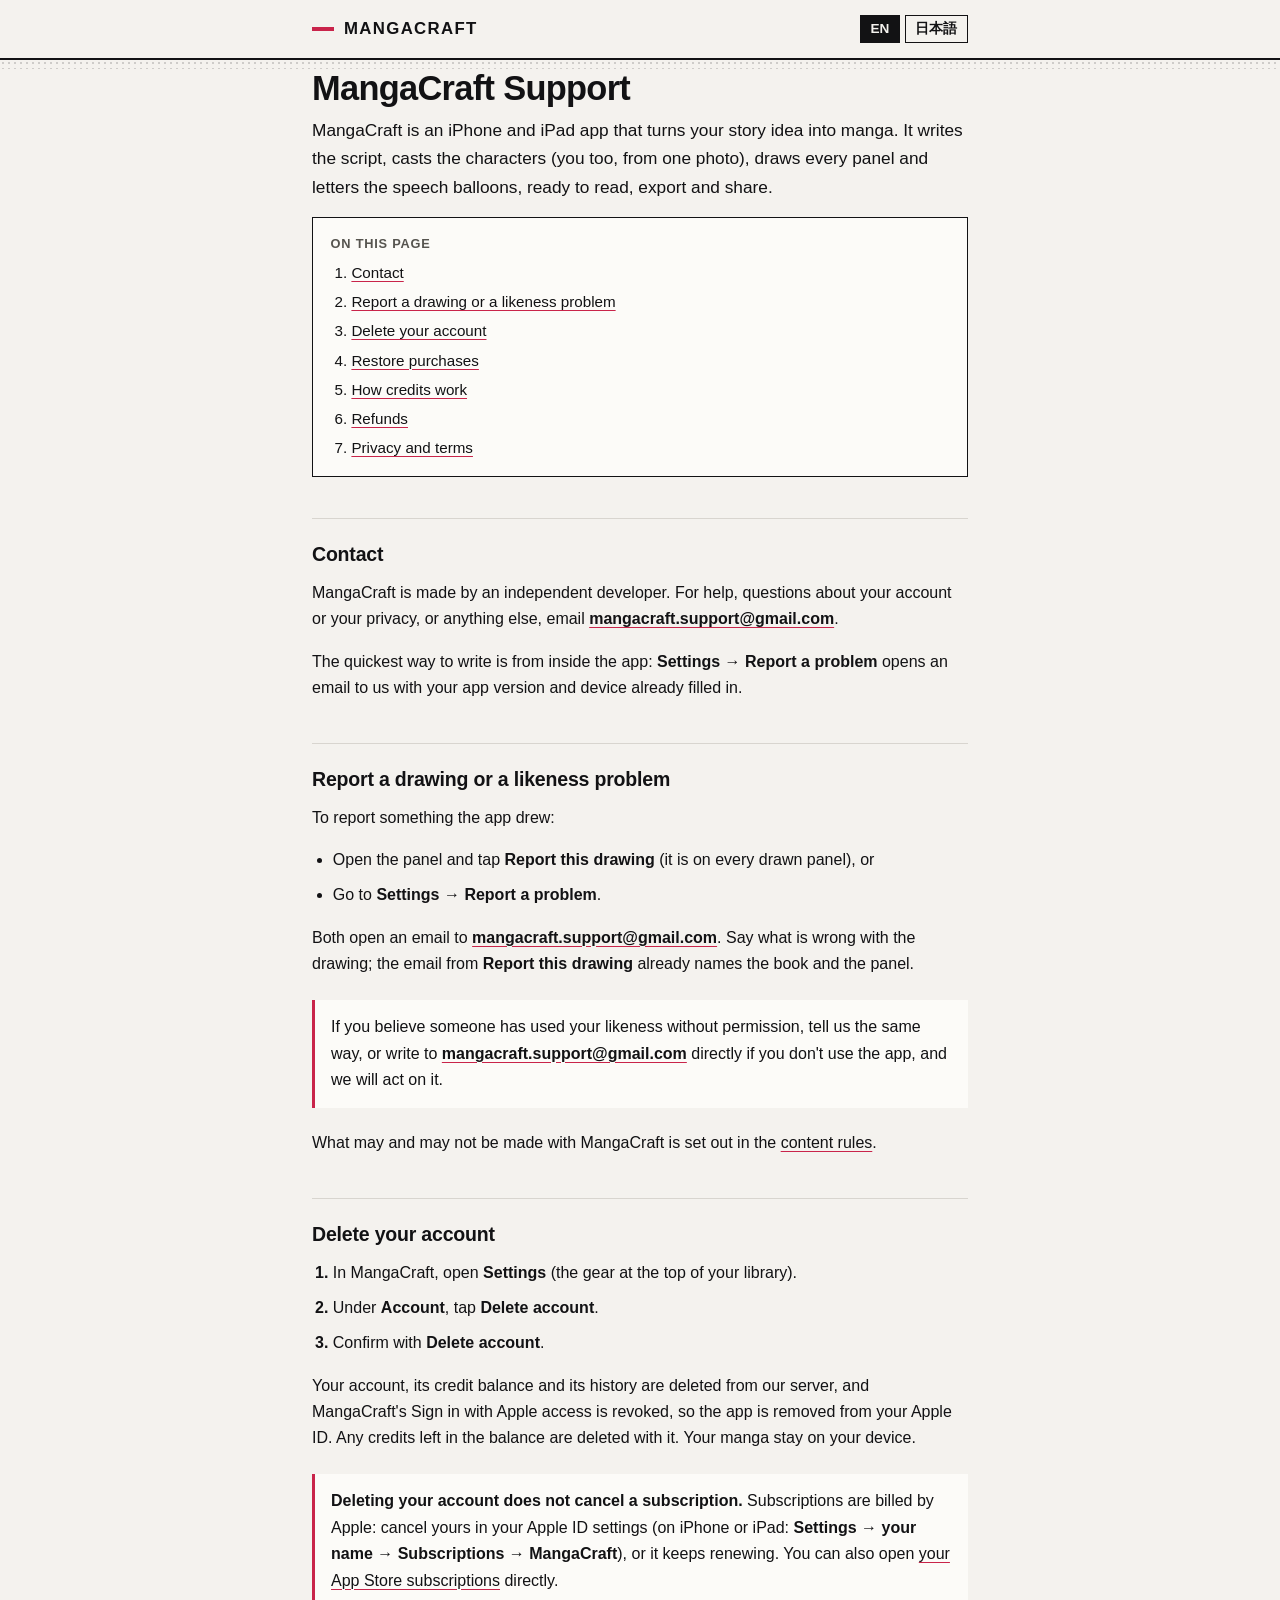
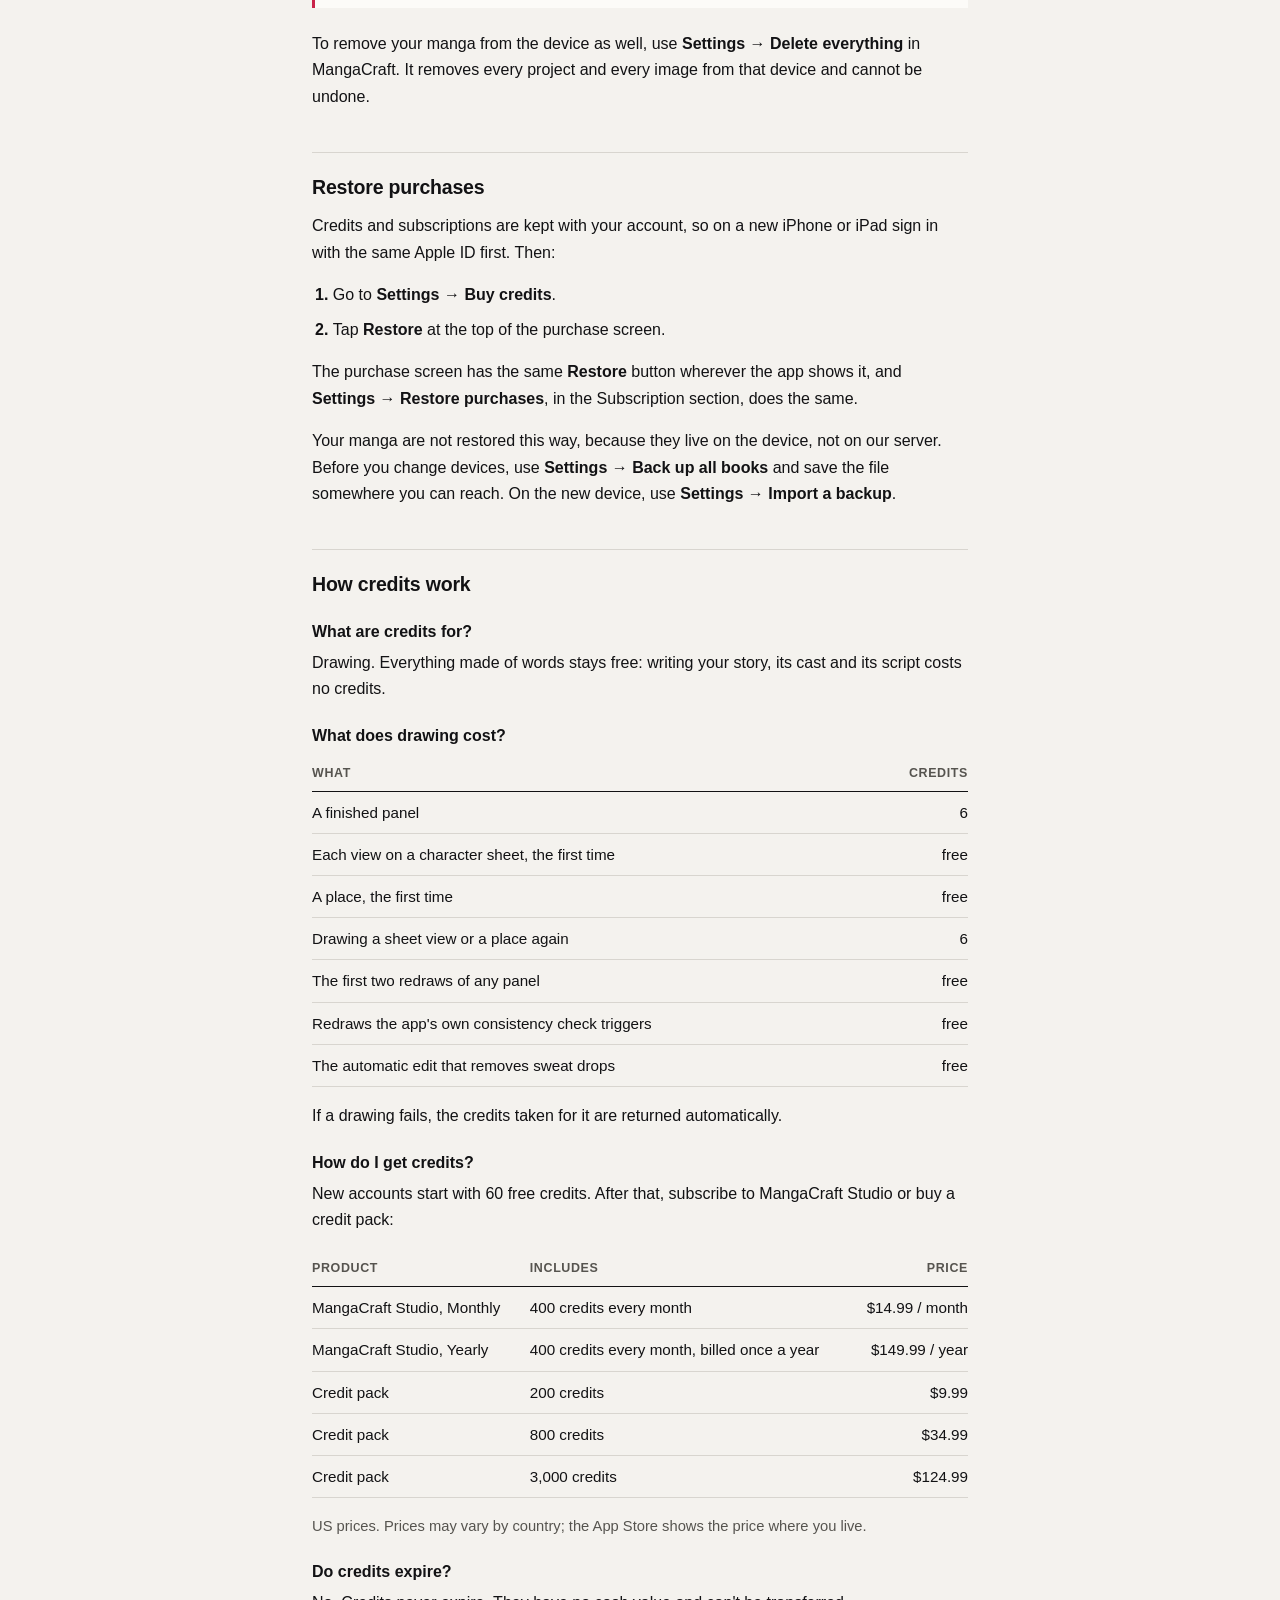
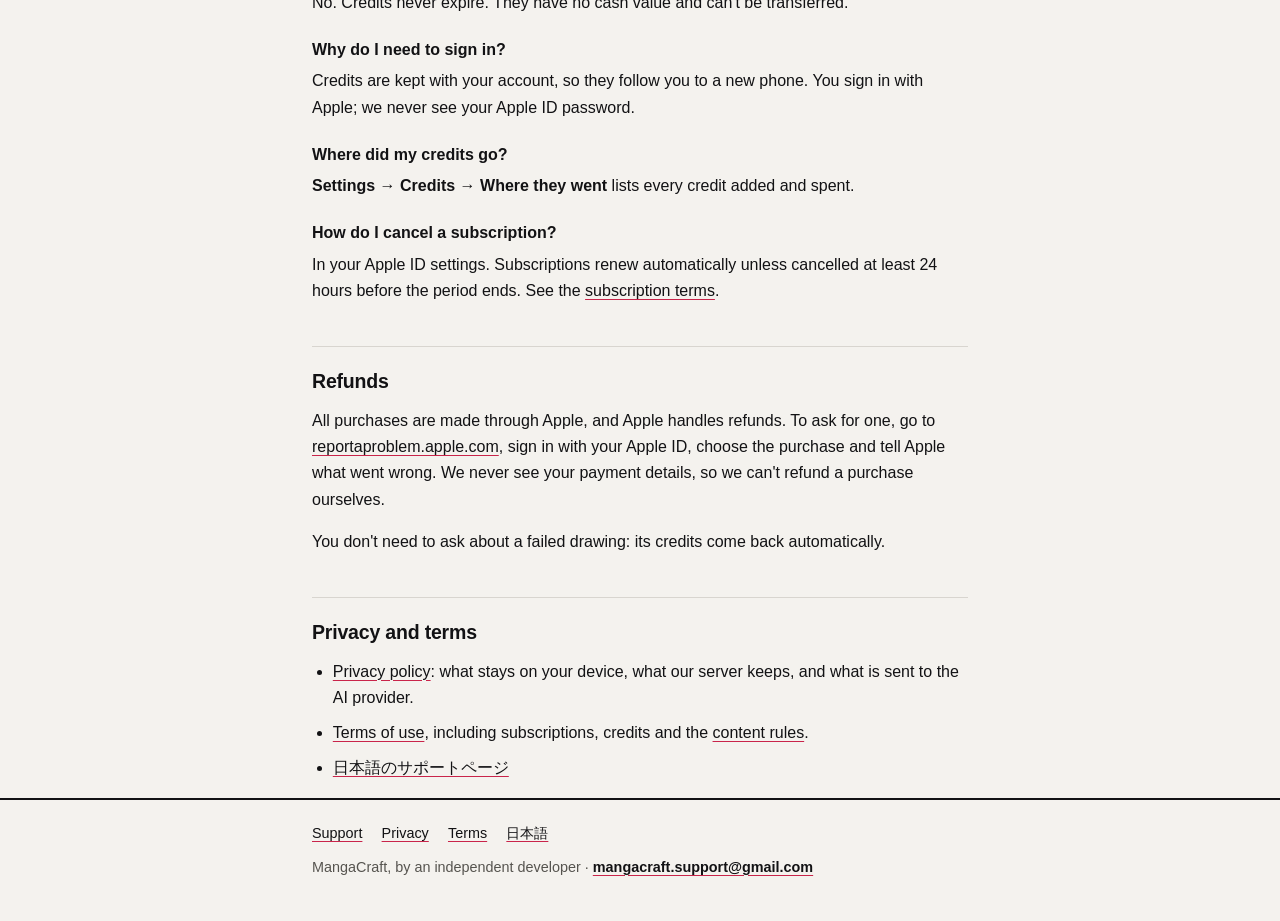
==== index.html @ 021b69e0 "Add files via upload" ====
<!DOCTYPE html>
<html lang="en">
<head>
<meta charset="utf-8">
<meta name="viewport" content="width=device-width, initial-scale=1">
<meta name="color-scheme" content="light dark">
<title>MangaCraft Support</title>
<meta name="description" content="Help with MangaCraft: contact, reporting a drawing, deleting your account, restoring purchases, credits and refunds.">
<link rel="stylesheet" href="style.css">
<link rel="alternate" hreflang="en" href="index.html">
<link rel="alternate" hreflang="ja" href="ja/index.html">
</head>
<body>
<a class="skip" href="#main">Skip to content</a>
<header class="site-header">
  <div class="wrap">
    <a class="brand" href="index.html">MangaCraft</a>
    <nav class="lang" aria-label="Language">
      <a href="index.html" hreflang="en" lang="en" aria-current="page">EN</a>
      <a href="ja/index.html" hreflang="ja" lang="ja">日本語</a>
    </nav>
  </div>
</header>
<div class="tone" aria-hidden="true"></div>

<main id="main" class="wrap">

<h1>MangaCraft Support</h1>
<p class="lead">MangaCraft is an iPhone and iPad app that turns your story idea into manga. It writes the script, casts the characters (you too, from one photo), draws every panel and letters the speech balloons, ready to read, export and share.</p>

<nav class="toc" aria-label="On this page">
  <p>On this page</p>
  <ol>
    <li><a href="#contact">Contact</a></li>
    <li><a href="#report">Report a drawing or a likeness problem</a></li>
    <li><a href="#delete">Delete your account</a></li>
    <li><a href="#restore">Restore purchases</a></li>
    <li><a href="#credits">How credits work</a></li>
    <li><a href="#refunds">Refunds</a></li>
    <li><a href="#legal">Privacy and terms</a></li>
  </ol>
</nav>

<h2 id="contact">Contact</h2>
<p>MangaCraft is made by an independent developer. For help, questions about your account or your privacy, or anything else, email <a href="mailto:mangacraft.support@gmail.com">mangacraft.support@gmail.com</a>.</p>
<p>The quickest way to write is from inside the app: <span class="ui">Settings → Report a problem</span> opens an email to us with your app version and device already filled in.</p>

<h2 id="report">Report a drawing or a likeness problem</h2>
<p>To report something the app drew:</p>
<ul>
  <li>Open the panel and tap <span class="ui">Report this drawing</span> (it is on every drawn panel), or</li>
  <li>Go to <span class="ui">Settings → Report a problem</span>.</li>
</ul>
<p>Both open an email to <a href="mailto:mangacraft.support@gmail.com">mangacraft.support@gmail.com</a>. Say what is wrong with the drawing; the email from <span class="ui">Report this drawing</span> already names the book and the panel.</p>
<div class="box">
  <p>If you believe someone has used your likeness without permission, tell us the same way, or write to <a href="mailto:mangacraft.support@gmail.com">mangacraft.support@gmail.com</a> directly if you don't use the app, and we will act on it.</p>
</div>
<p>What may and may not be made with MangaCraft is set out in the <a href="terms.html#content-rules">content rules</a>.</p>

<h2 id="delete">Delete your account</h2>
<ol class="steps">
  <li>In MangaCraft, open <span class="ui">Settings</span> (the gear at the top of your library).</li>
  <li>Under <span class="ui">Account</span>, tap <span class="ui">Delete account</span>.</li>
  <li>Confirm with <span class="ui">Delete account</span>.</li>
</ol>
<p>Your account, its credit balance and its history are deleted from our server, and MangaCraft's Sign in with Apple access is revoked, so the app is removed from your Apple ID. Any credits left in the balance are deleted with it. Your manga stay on your device.</p>
<div class="box">
  <p><strong>Deleting your account does not cancel a subscription.</strong> Subscriptions are billed by Apple: cancel yours in your Apple ID settings (on iPhone or iPad: <span class="ui">Settings → your name → Subscriptions → MangaCraft</span>), or it keeps renewing. You can also open <a href="https://apps.apple.com/account/subscriptions">your App Store subscriptions</a> directly.</p>
</div>
<p>To remove your manga from the device as well, use <span class="ui">Settings → Delete everything</span> in MangaCraft. It removes every project and every image from that device and cannot be undone.</p>

<h2 id="restore">Restore purchases</h2>
<p>Credits and subscriptions are kept with your account, so on a new iPhone or iPad sign in with the same Apple ID first. Then:</p>
<ol class="steps">
  <li>Go to <span class="ui">Settings → Buy credits</span>.</li>
  <li>Tap <span class="ui">Restore</span> at the top of the purchase screen.</li>
</ol>
<p>The purchase screen has the same <span class="ui">Restore</span> button wherever the app shows it, and <span class="ui">Settings → Restore purchases</span>, in the Subscription section, does the same.</p>
<p>Your manga are not restored this way, because they live on the device, not on our server. Before you change devices, use <span class="ui">Settings → Back up all books</span> and save the file somewhere you can reach. On the new device, use <span class="ui">Settings → Import a backup</span>.</p>

<h2 id="credits">How credits work</h2>
<dl class="faq">
  <dt>What are credits for?</dt>
  <dd><p>Drawing. Everything made of words stays free: writing your story, its cast and its script costs no credits.</p></dd>

  <dt>What does drawing cost?</dt>
  <dd>
    <div class="table-wrap">
      <table>
        <thead><tr><th scope="col">What</th><th scope="col" class="num">Credits</th></tr></thead>
        <tbody>
          <tr><td>A finished panel</td><td class="num">6</td></tr>
          <tr><td>Each view on a character sheet, the first time</td><td class="num">free</td></tr>
          <tr><td>A place, the first time</td><td class="num">free</td></tr>
          <tr><td>Drawing a sheet view or a place again</td><td class="num">6</td></tr>
          <tr><td>The first two redraws of any panel</td><td class="num">free</td></tr>
          <tr><td>Redraws the app's own consistency check triggers</td><td class="num">free</td></tr>
          <tr><td>The automatic edit that removes sweat drops</td><td class="num">free</td></tr>
        </tbody>
      </table>
    </div>
    <p>If a drawing fails, the credits taken for it are returned automatically.</p>
  </dd>

  <dt>How do I get credits?</dt>
  <dd>
    <p>New accounts start with 60 free credits. After that, subscribe to MangaCraft Studio or buy a credit pack:</p>
    <div class="table-wrap">
      <table>
        <thead><tr><th scope="col">Product</th><th scope="col">Includes</th><th scope="col" class="num">Price</th></tr></thead>
        <tbody>
          <tr><td>MangaCraft Studio, Monthly</td><td>400 credits every month</td><td class="num">$14.99 / month</td></tr>
          <tr><td>MangaCraft Studio, Yearly</td><td>400 credits every month, billed once a year</td><td class="num">$149.99 / year</td></tr>
          <tr><td>Credit pack</td><td>200 credits</td><td class="num">$9.99</td></tr>
          <tr><td>Credit pack</td><td>800 credits</td><td class="num">$34.99</td></tr>
          <tr><td>Credit pack</td><td>3,000 credits</td><td class="num">$124.99</td></tr>
        </tbody>
      </table>
    </div>
    <p class="note">US prices. Prices may vary by country; the App Store shows the price where you live.</p>
  </dd>

  <dt>Do credits expire?</dt>
  <dd><p>No. Credits never expire. They have no cash value and can't be transferred.</p></dd>

  <dt>Why do I need to sign in?</dt>
  <dd><p>Credits are kept with your account, so they follow you to a new phone. You sign in with Apple; we never see your Apple ID password.</p></dd>

  <dt>Where did my credits go?</dt>
  <dd><p><span class="ui">Settings → Credits → Where they went</span> lists every credit added and spent.</p></dd>

  <dt>How do I cancel a subscription?</dt>
  <dd><p>In your Apple ID settings. Subscriptions renew automatically unless cancelled at least 24 hours before the period ends. See the <a href="terms.html#subscriptions">subscription terms</a>.</p></dd>
</dl>

<h2 id="refunds">Refunds</h2>
<p>All purchases are made through Apple, and Apple handles refunds. To ask for one, go to <a href="https://reportaproblem.apple.com">reportaproblem.apple.com</a>, sign in with your Apple ID, choose the purchase and tell Apple what went wrong. We never see your payment details, so we can't refund a purchase ourselves.</p>
<p>You don't need to ask about a failed drawing: its credits come back automatically.</p>

<h2 id="legal">Privacy and terms</h2>
<ul>
  <li><a href="privacy.html">Privacy policy</a>: what stays on your device, what our server keeps, and what is sent to the AI provider.</li>
  <li><a href="terms.html">Terms of use</a>, including subscriptions, credits and the <a href="terms.html#content-rules">content rules</a>.</li>
  <li><a href="ja/index.html" hreflang="ja" lang="ja">日本語のサポートページ</a></li>
</ul>

</main>

<footer class="site-footer">
  <div class="wrap">
    <nav aria-label="Site">
      <a href="index.html">Support</a>
      <a href="privacy.html">Privacy</a>
      <a href="terms.html">Terms</a>
      <a href="ja/index.html" hreflang="ja" lang="ja">日本語</a>
    </nav>
    <p>MangaCraft, by an independent developer · <a href="mailto:mangacraft.support@gmail.com">mangacraft.support@gmail.com</a></p>
  </div>
</footer>
</body>
</html>
---- style.css ----
/* MangaCraft — shared style for the support, privacy and terms pages.
   Paper and ink, like the app. No web fonts, no scripts, no trackers. */

:root {
  --paper: #F4F2EE;
  --card: #FCFBF8;
  --ink: #121214;
  --muted: #56544F;
  --rule: #D8D5CF;
  --accent: #C9244A;
  --tone: rgba(18, 18, 20, 0.17);
  color-scheme: light dark;
}

@media (prefers-color-scheme: dark) {
  :root {
    --paper: #121315;
    --card: #1A1C1F;
    --ink: #ECEAE5;
    --muted: #A3A099;
    --rule: #2E3034;
    --accent: #F0718D;
    --tone: rgba(236, 234, 229, 0.13);
  }
}

* { box-sizing: border-box; }

html {
  -webkit-text-size-adjust: 100%;
  text-size-adjust: 100%;
}

body {
  margin: 0;
  background: var(--paper);
  color: var(--ink);
  font: 16px/1.65 -apple-system, BlinkMacSystemFont, "Segoe UI", "Helvetica Neue", Helvetica, Arial, sans-serif;
}

body:lang(ja) {
  font-family: -apple-system, BlinkMacSystemFont, "Hiragino Sans", "Hiragino Kaku Gothic ProN",
               "Noto Sans JP", "Yu Gothic", "YuGothic", Meiryo, sans-serif;
  line-height: 1.85;
  line-break: strict;
}

/* Column: 44rem of text, a 16px gutter on phones. */
.wrap {
  max-width: 44rem;
  margin: 0 auto;
  padding: 0 1rem;
}
@media (min-width: 40rem) {
  .wrap { padding: 0 1.5rem; }
}

.skip {
  position: absolute;
  left: -999px;
  top: 0;
}
.skip:focus {
  left: 1rem;
  top: .5rem;
  background: var(--ink);
  color: var(--paper);
  padding: .4rem .7rem;
  z-index: 10;
}

/* Header: the name, and the language switch. */
.site-header {
  border-bottom: 2px solid var(--ink);
}
.site-header .wrap {
  display: flex;
  align-items: center;
  justify-content: space-between;
  gap: 1rem;
  min-height: 3.6rem;
}
.brand {
  display: inline-flex;
  align-items: center;
  gap: .6rem;
  color: var(--ink);
  text-decoration: none;
  font-weight: 800;
  font-size: 1.05rem;
  letter-spacing: .08em;
  text-transform: uppercase;
}
.brand::before {
  content: "";
  display: block;
  width: 1.4rem;
  height: .22rem;
  background: var(--accent);
}
.brand:hover { color: var(--ink); }

.lang {
  display: flex;
  gap: .3rem;
  font-size: .85rem;
  line-height: 1.2;
}
.lang a {
  display: inline-block;
  padding: .3rem .6rem;
  border: 1.5px solid var(--ink);
  color: var(--ink);
  text-decoration: none;
  font-weight: 600;
}
.lang a[aria-current] {
  background: var(--ink);
  color: var(--paper);
}

/* A strip of screentone under the header. */
.tone {
  height: .6rem;
  background-image: radial-gradient(circle, var(--tone) 1px, transparent 1.4px);
  background-size: 6px 6px;
}

main {
  padding-top: 2.4rem;
  padding-bottom: 3.5rem;
}

h1 {
  font-size: clamp(1.7rem, 6vw, 2.15rem);
  line-height: 1.15;
  letter-spacing: -.02em;
  margin: 0 0 .45rem;
}
:lang(ja) h1 { letter-spacing: 0; line-height: 1.3; }

.updated {
  color: var(--muted);
  font-size: .9rem;
  margin: 0 0 2rem;
}

.lead { font-size: 1.08rem; }

h2 {
  font-size: 1.22rem;
  line-height: 1.3;
  letter-spacing: -.01em;
  margin: 2.6rem 0 .8rem;
  padding-top: 1.4rem;
  border-top: 1px solid var(--rule);
  scroll-margin-top: 1rem;
}
:lang(ja) h2 { letter-spacing: 0; }

h3 {
  font-size: 1.02rem;
  line-height: 1.35;
  margin: 1.7rem 0 .45rem;
  scroll-margin-top: 1rem;
}

p { margin: 0 0 1rem; }
ul, ol { margin: 0 0 1rem; padding-left: 1.3rem; }
li { margin: 0 0 .55rem; }
li > ul, li > ol { margin-top: .5rem; }
ol.steps > li::marker { font-weight: 700; }

strong { font-weight: 650; }

a {
  color: var(--ink);
  text-decoration-line: underline;
  text-decoration-color: var(--accent);
  text-decoration-thickness: .09em;
  text-underline-offset: .2em;
}
a:hover { color: var(--accent); }
a:focus-visible {
  outline: 2px solid var(--accent);
  outline-offset: 2px;
}
a[href^="mailto:"] {
  font-weight: 600;
  overflow-wrap: anywhere;
}

/* Names of buttons and screens in the app. */
.ui { font-weight: 600; }

.box {
  background: var(--card);
  border-left: 3px solid var(--accent);
  padding: .9rem 1rem;
  margin: 1.4rem 0;
}
.box > :last-child { margin-bottom: 0; }

.note {
  color: var(--muted);
  font-size: .92rem;
}

/* "On this page" */
.toc {
  background: var(--card);
  border: 1.5px solid var(--ink);
  padding: .9rem 1.1rem .5rem;
  margin: 0 0 2rem;
}
.toc p {
  font-size: .8rem;
  font-weight: 700;
  letter-spacing: .06em;
  text-transform: uppercase;
  color: var(--muted);
  margin: 0 0 .4rem;
}
:lang(ja) .toc p { letter-spacing: .02em; }
.toc ol {
  margin: 0 0 .5rem;
  padding-left: 1.3rem;
  font-size: .95rem;
}
.toc li { margin: 0 0 .25rem; }

/* Prices and costs. */
.table-wrap {
  overflow-x: auto;
  margin: 0 0 1rem;
}
table {
  width: 100%;
  border-collapse: collapse;
  font-size: .95rem;
}
th, td {
  text-align: left;
  vertical-align: top;
  padding: .5rem .75rem .5rem 0;
  border-bottom: 1px solid var(--rule);
}
thead th {
  font-size: .78rem;
  font-weight: 700;
  letter-spacing: .05em;
  text-transform: uppercase;
  color: var(--muted);
  border-bottom: 1.5px solid var(--ink);
}
:lang(ja) thead th { letter-spacing: .02em; }
.num {
  text-align: right;
  padding-right: 0;
  white-space: nowrap;
  font-variant-numeric: tabular-nums;
}

/* Questions and answers. */
dl.faq { margin: 0 0 1rem; }
dl.faq dt {
  font-weight: 650;
  margin: 1.3rem 0 .3rem;
}
dl.faq dd { margin: 0 0 .8rem; }
dl.faq dd > :last-child { margin-bottom: 0; }

code {
  font-family: ui-monospace, SFMono-Regular, Menlo, monospace;
  font-size: .9em;
}

/* Footer. */
.site-footer {
  border-top: 2px solid var(--ink);
  padding: 1.4rem 0 2.6rem;
  font-size: .9rem;
  color: var(--muted);
}
.site-footer nav {
  display: flex;
  flex-wrap: wrap;
  gap: .3rem 1.2rem;
  margin: 0 0 .6rem;
}
.site-footer p { margin: 0; }
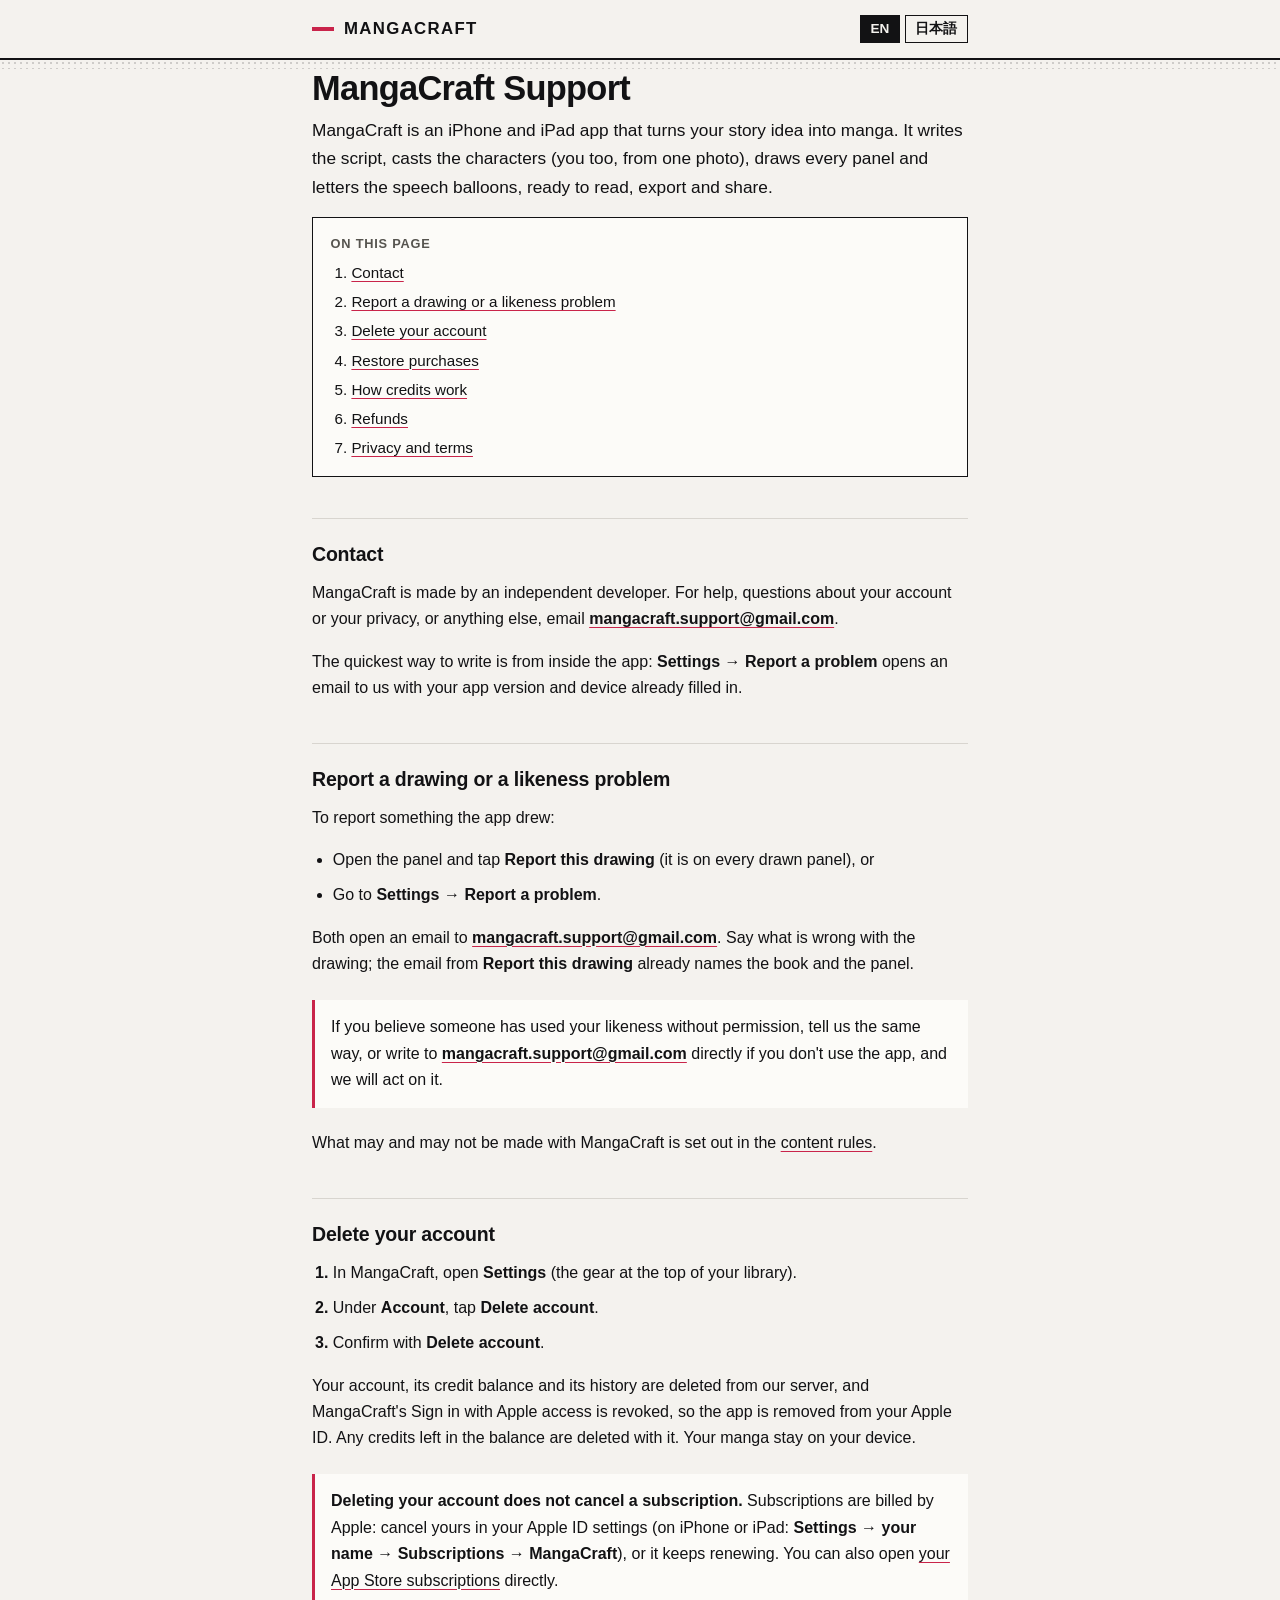
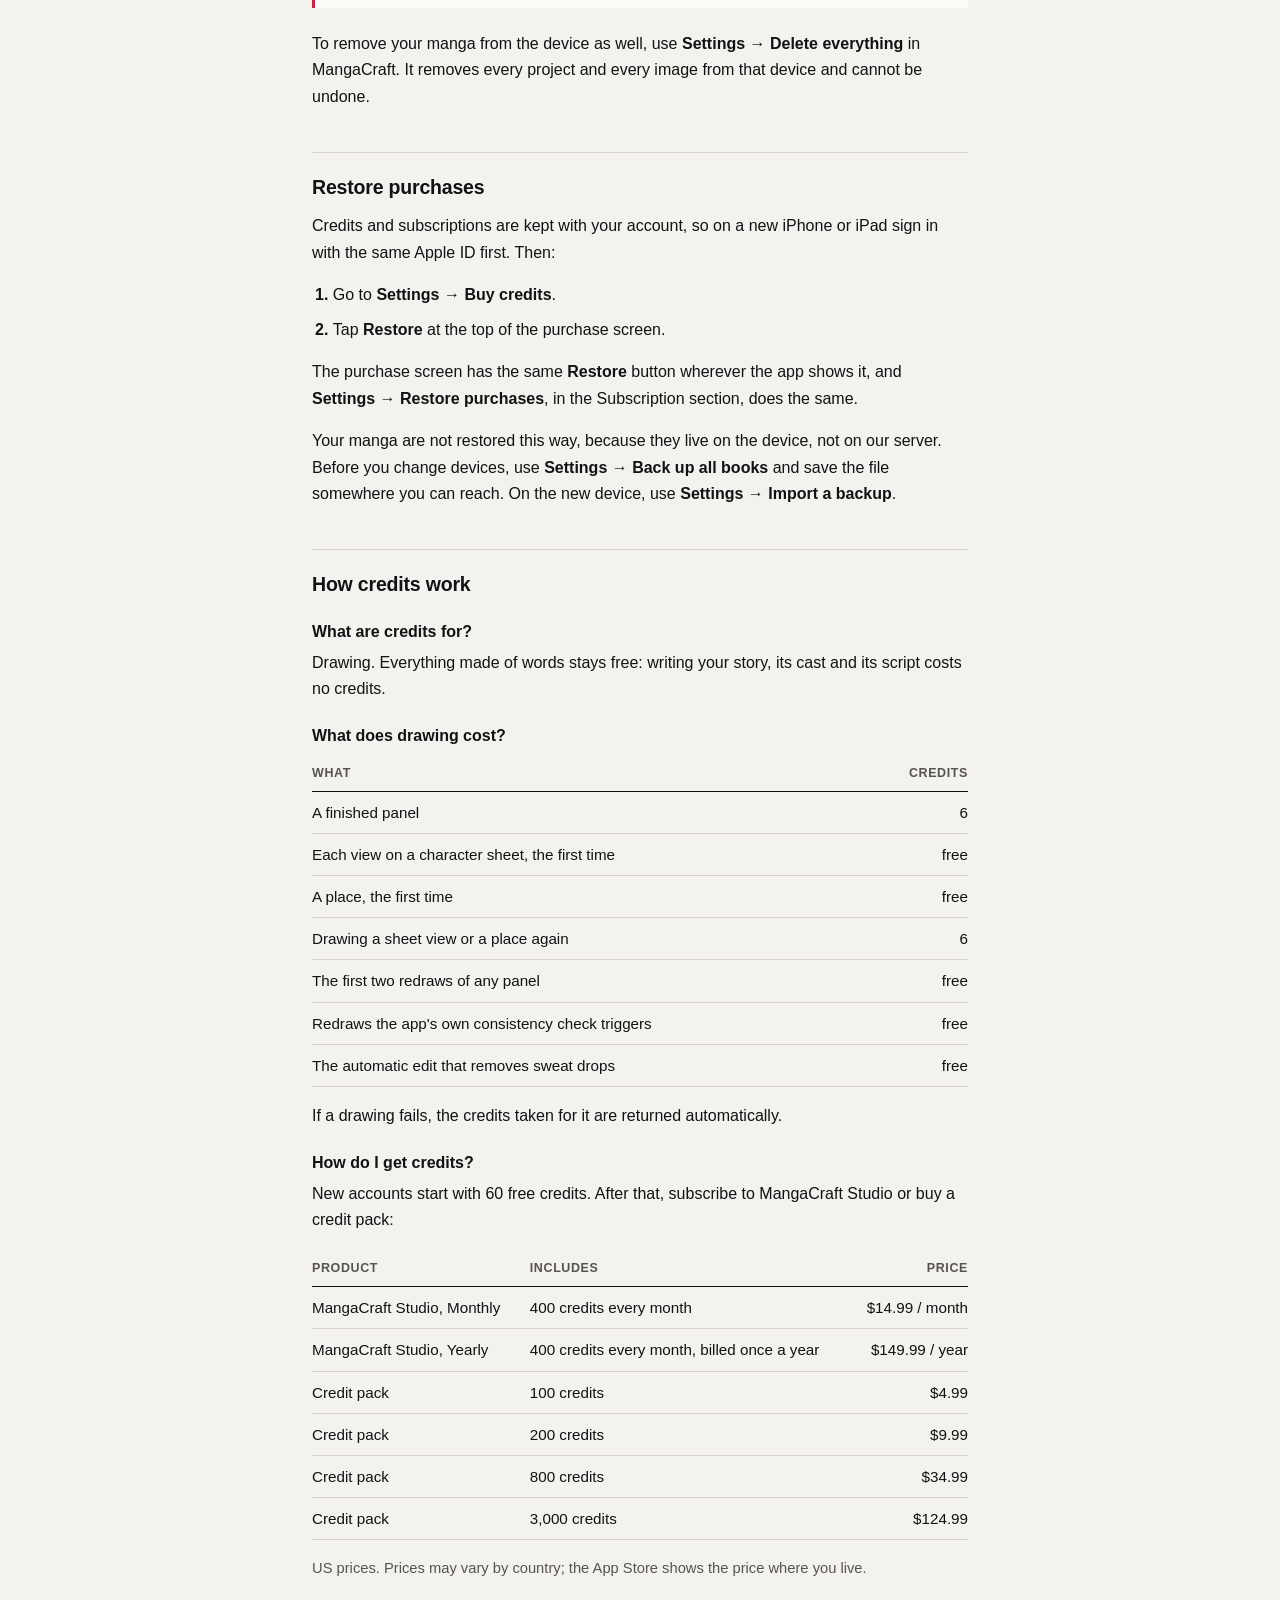
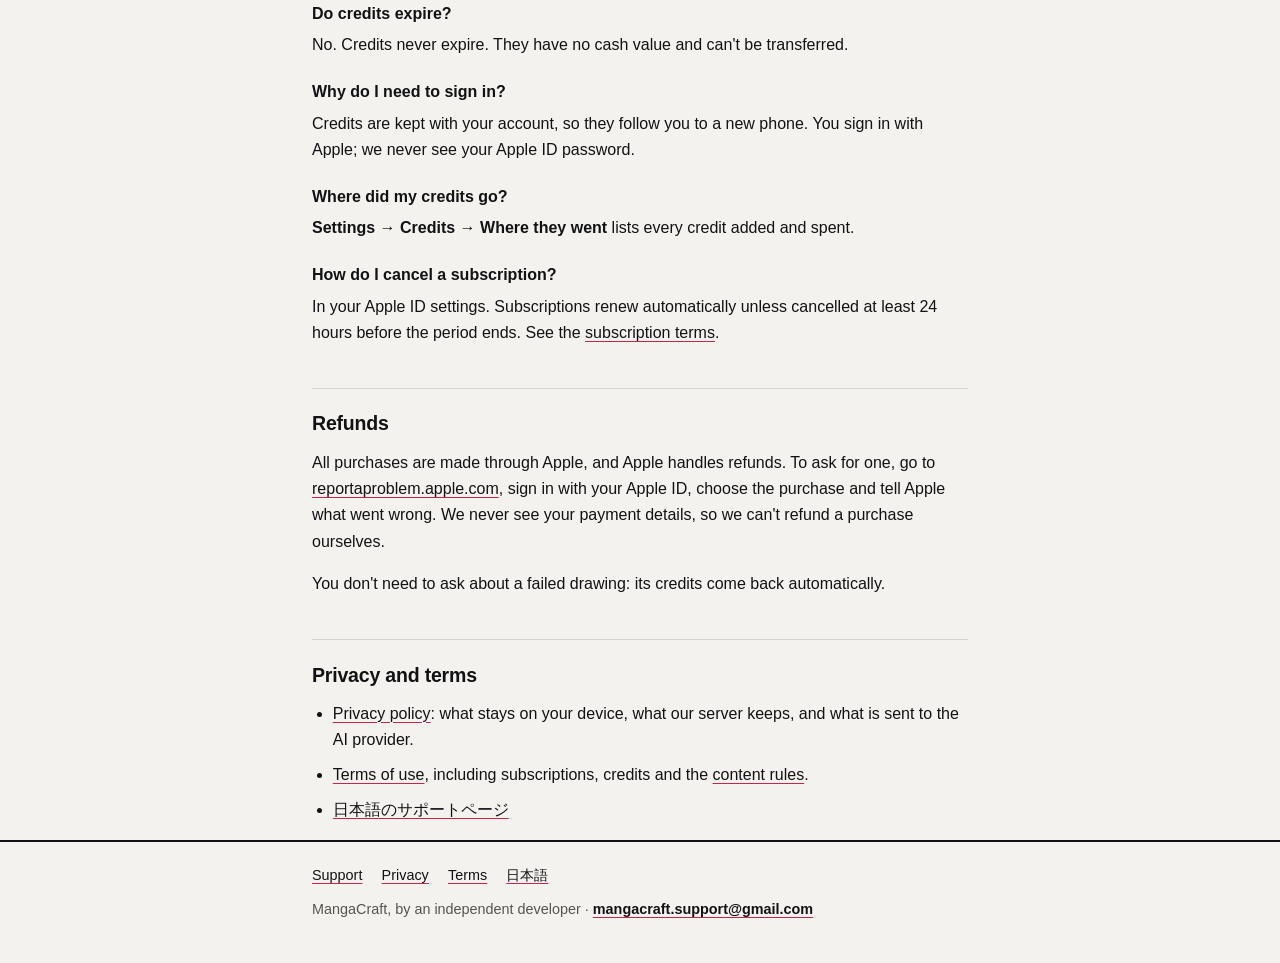
==== commit 21b94948: "Update index.html" ====
--- a/index.html
+++ b/index.html
@@ -111,6 +111,7 @@
         <tbody>
           <tr><td>MangaCraft Studio, Monthly</td><td>400 credits every month</td><td class="num">$14.99 / month</td></tr>
           <tr><td>MangaCraft Studio, Yearly</td><td>400 credits every month, billed once a year</td><td class="num">$149.99 / year</td></tr>
+          <tr><td>Credit pack</td><td>100 credits</td><td class="num">$4.99</td></tr>
           <tr><td>Credit pack</td><td>200 credits</td><td class="num">$9.99</td></tr>
           <tr><td>Credit pack</td><td>800 credits</td><td class="num">$34.99</td></tr>
           <tr><td>Credit pack</td><td>3,000 credits</td><td class="num">$124.99</td></tr>
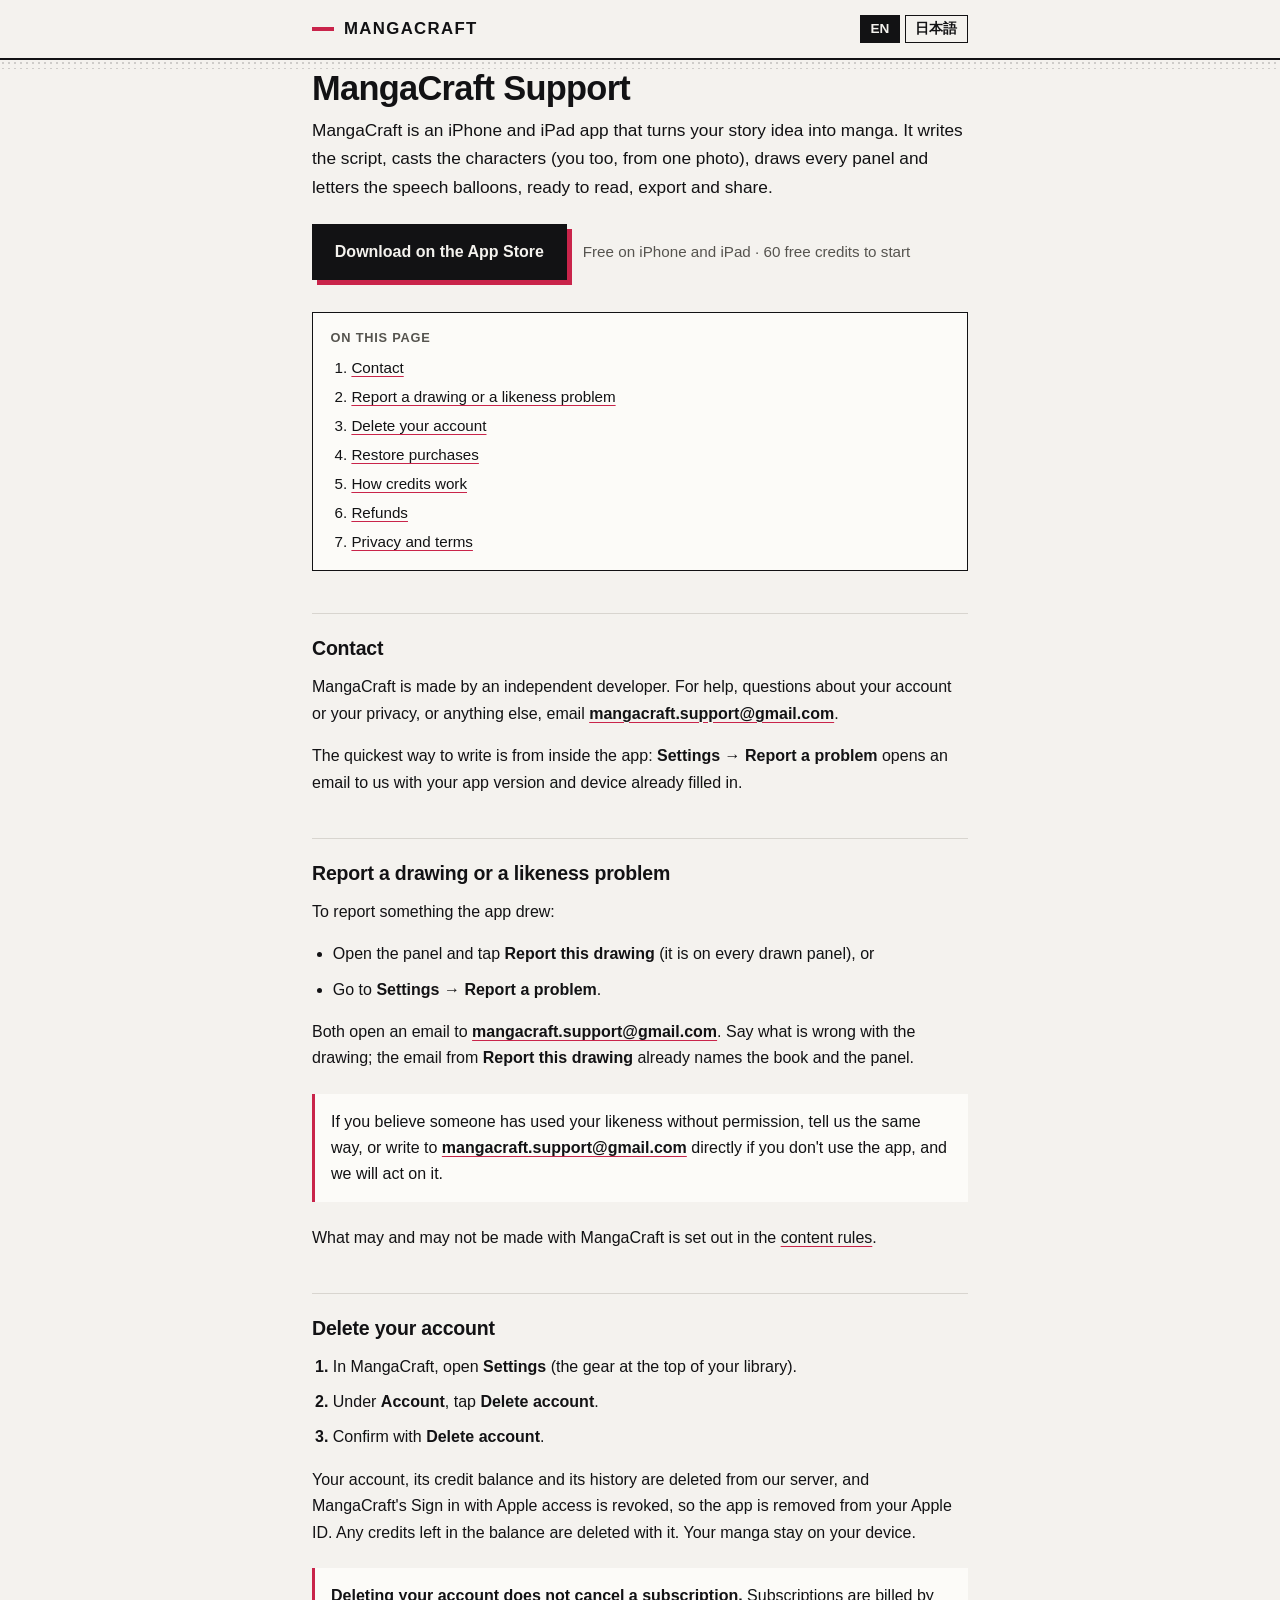
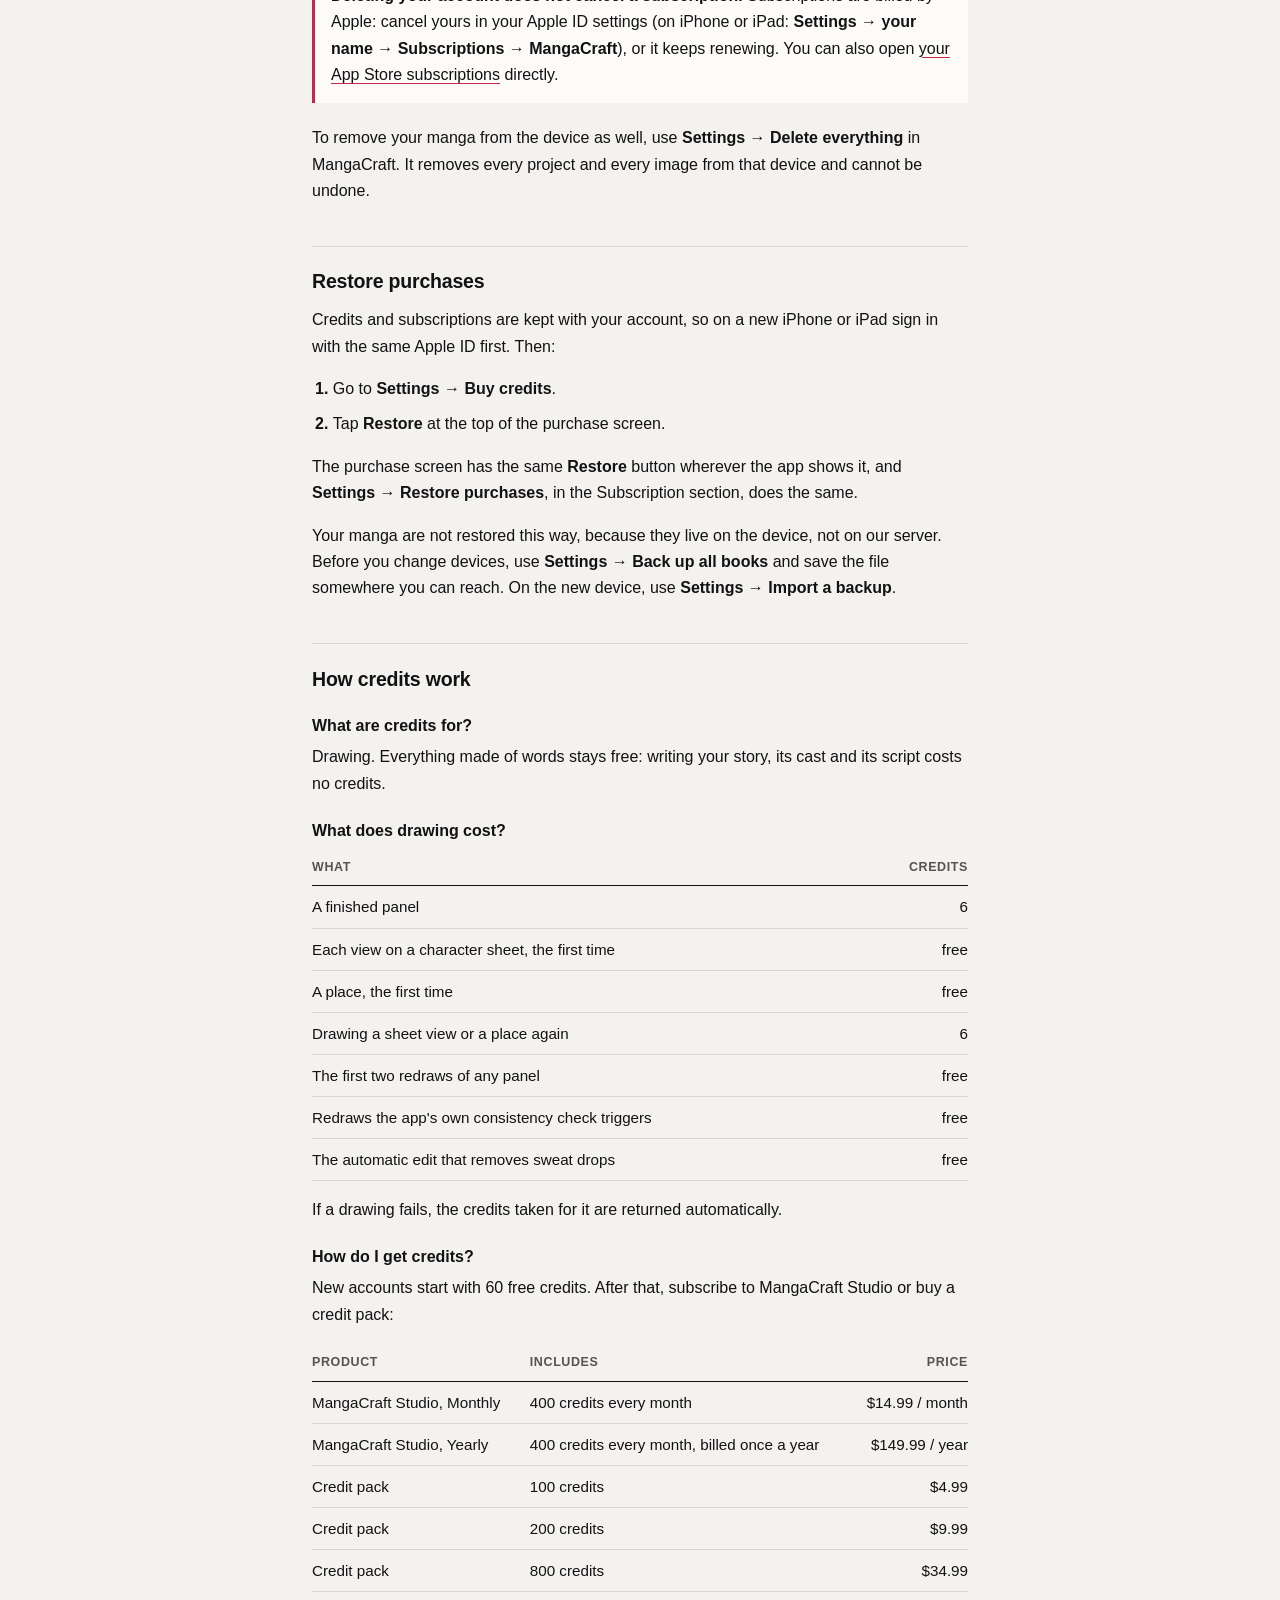
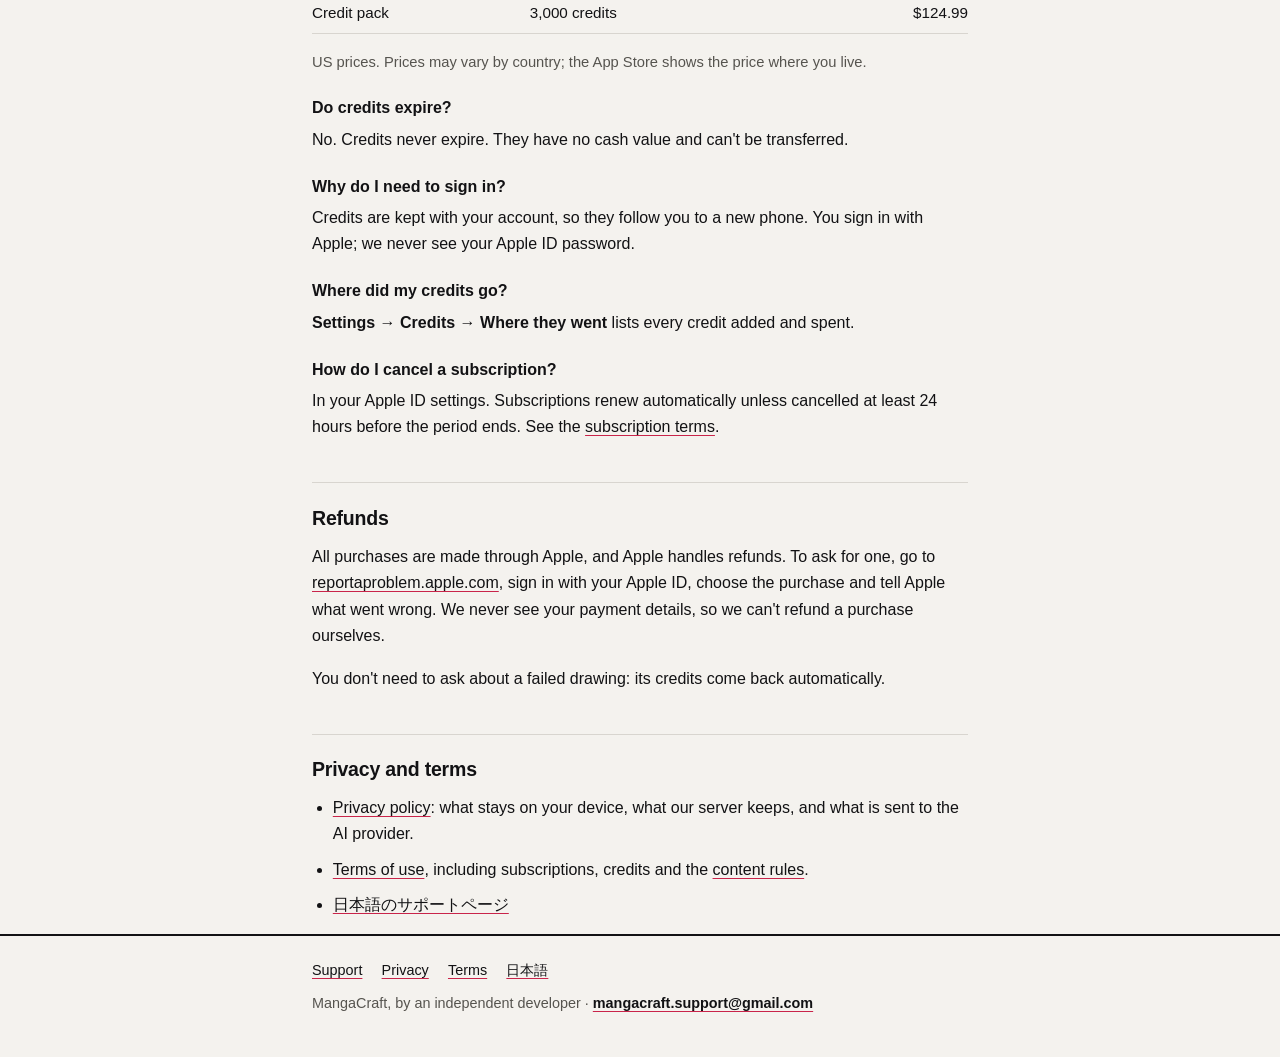
==== commit 86a15d2a: "Add App Store download button" ====
--- a/index.html
+++ b/index.html
@@ -27,6 +27,7 @@
 
 <h1>MangaCraft Support</h1>
 <p class="lead">MangaCraft is an iPhone and iPad app that turns your story idea into manga. It writes the script, casts the characters (you too, from one photo), draws every panel and letters the speech balloons, ready to read, export and share.</p>
+<p class="get"><a class="get-button" href="https://apps.apple.com/app/id6819908561">Download on the App Store</a> <span class="get-note">Free on iPhone and iPad · 60 free credits to start</span></p>
 
 <nav class="toc" aria-label="On this page">
   <p>On this page</p>
--- a/style.css
+++ b/style.css
@@ -289,3 +289,9 @@
   margin: 0 0 .6rem;
 }
 .site-footer p { margin: 0; }
+
+/* Download button: the app's ink slab with the red offset drop. */
+.get { display: flex; flex-wrap: wrap; align-items: center; gap: 0.6rem 1rem; margin: 1.4rem 0 2rem; }
+.get-button { display: inline-block; padding: 0.8rem 1.3rem; background: var(--ink); color: var(--paper); border: 2px solid var(--ink); box-shadow: 5px 5px 0 var(--accent); font-weight: 700; text-decoration: none; }
+.get-button:hover { color: var(--paper); transform: translate(-1px, -1px); box-shadow: 6px 6px 0 var(--accent); }
+.get-note { color: var(--muted); font-size: 0.95rem; }
